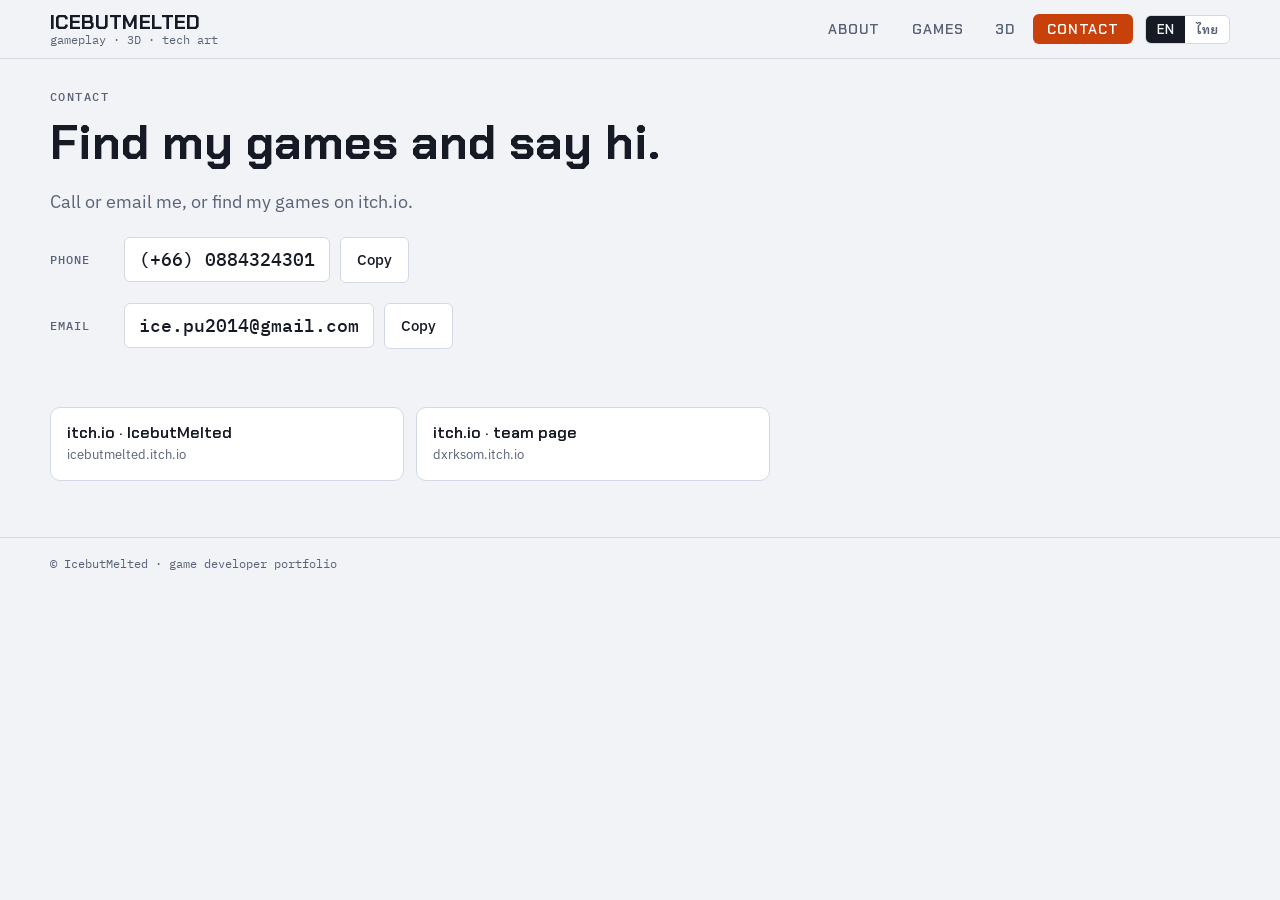
==== contact.html @ f6b15e2c "Site: one HTML file per page, home cover slideshow, skills in profile card - Split index.html into i" ====
<!doctype html>
<html lang="en">
<head>
<meta charset="utf-8">
<meta name="viewport" content="width=device-width, initial-scale=1, viewport-fit=cover">
<title>Contact | IcebutMelted</title>
<meta name="description" content="Portfolio of IcebutMelted: gameplay programmer, 3D artist and tech artist.">
<link rel="preconnect" href="https://fonts.googleapis.com">
<link rel="stylesheet" href="https://fonts.googleapis.com/css2?family=Chakra+Petch:wght@500;600;700&family=IBM+Plex+Sans:wght@400;500;600&family=IBM+Plex+Sans+Thai:wght@400;500;600&family=IBM+Plex+Mono:wght@400;500&display=swap">
<link rel="stylesheet" href="css/style.css">
</head>
<body data-page="contact">
<header class="top">
  <div class="wrap">
    <a class="brand" href="index.html" data-go="about"><b>ICEBUTMELTED</b><span data-i="brandSub"></span></a>
    <div class="navwrap">
      <nav aria-label="Sections">
        <a href="index.html" data-go="about" data-i="nav_about"></a>
        <a href="games.html" data-go="games" data-i="nav_games"></a>
        <a href="3d.html" data-go="3d" data-i="nav_3d"></a>
        <a href="contact.html" data-go="contact" data-i="nav_contact"></a>
      </nav>
      <div class="lang" role="group" aria-label="Language">
        <button data-lang="en" aria-pressed="true">EN</button>
        <button data-lang="th" aria-pressed="false">ไทย</button>
      </div>
    </div>
  </div>
</header>

<main class="wrap">

  <section id="view-contact" aria-label="Contact">
    <div class="contact">
      <div class="eyebrow" data-i="nav_contact"></div>
      <h1 data-i="ctH1"></h1>
      <p class="lead" data-i="ctLead"></p>
      <div class="mail"><span class="lab" data-i="ctPhone"></span><code id="c-phone">(+66) 0884324301</code><button class="btn" data-copy="c-phone" data-i="copy"></button></div>
      <div class="mail"><span class="lab" data-i="ctEmail"></span><code id="c-email">ice.pu2014@gmail.com</code><button class="btn" data-copy="c-email" data-i="copy"></button></div>
      <p id="copy-note" role="status" style="margin:0 0 8px;color:var(--muted);font-size:13px;min-height:1.4em"></p>
      <div class="links">
        <a href="https://icebutmelted.itch.io" target="_blank" rel="noopener"><b>itch.io · IcebutMelted</b><span>icebutmelted.itch.io</span></a>
        <a href="https://dxrksom.itch.io" target="_blank" rel="noopener"><b data-i="ctTeam"></b><span>dxrksom.itch.io</span></a>
      </div>
    </div>
  </section>

</main>
<footer><div class="wrap" data-i="footer"></div></footer>

<dialog id="viewer"><img alt=""></dialog>
<script src="js/i18n.js"></script>
<script src="js/games.js"></script>
<script src="js/works.js"></script>
<script src="js/main.js"></script>
</body>
</html>
---- css/style.css ----
/* Layout: sticky top tab bar; Games tab is a Steam-style library (left list + main pane); 3D tab is a model stage with controls. */
:root{
  --bg:#f1f3f7; --panel:#ffffff; --panel2:#e7eaf1; --line:#d3d9e4;
  --fg:#151a25; --muted:#586277; --accent:#c8410b; --accent-fg:#ffffff; --good:#12703a; --warn:#8a5a00;
  --display:"Chakra Petch","Segoe UI",system-ui,sans-serif;
  --body:"IBM Plex Sans","IBM Plex Sans Thai","Segoe UI",system-ui,sans-serif;
  --mono:"IBM Plex Mono","IBM Plex Sans Thai",ui-monospace,Menlo,Consolas,monospace;
}
@media (prefers-color-scheme: dark){:root:not([data-theme="light"]){
  --bg:#0e1219; --panel:#161c27; --panel2:#1e2634; --line:#2a3445;
  --fg:#e6ebf4; --muted:#9aa6ba; --accent:#ff7d45; --accent-fg:#1c0e05; --good:#5fd08a; --warn:#f0b955; color-scheme:dark}}
:root[data-theme="dark"]{
  --bg:#0e1219; --panel:#161c27; --panel2:#1e2634; --line:#2a3445;
  --fg:#e6ebf4; --muted:#9aa6ba; --accent:#ff7d45; --accent-fg:#1c0e05; --good:#5fd08a; --warn:#f0b955; color-scheme:dark}

*{box-sizing:border-box}
html,body{min-height:100%}
body{background:var(--bg);color:var(--fg);font:15px/1.6 var(--body);padding-inline:16px}
button,input{font:inherit;color:inherit}
a{color:inherit}
:focus-visible{outline:2px solid var(--accent);outline-offset:2px}
.wrap{max-width:1180px;margin-inline:auto}
h1,h2,h3{font-family:var(--display);line-height:1.15;margin:0;text-wrap:balance}
.eyebrow{font:500 12px/1 var(--mono);letter-spacing:.12em;text-transform:uppercase;color:var(--muted)}
.btn{display:inline-flex;align-items:center;gap:8px;padding:10px 16px;border-radius:6px;border:1px solid var(--line);background:var(--panel);cursor:pointer;text-decoration:none;font-weight:500}
.btn:hover{border-color:var(--accent)}
.btn.primary{background:var(--accent);color:var(--accent-fg);border-color:var(--accent)}
.btn.primary:hover{filter:brightness(1.08)}
.back-fab{position:fixed;z-index:9;left:calc(env(safe-area-inset-left,0px) + 16px);bottom:calc(env(safe-area-inset-bottom,0px) + 16px);box-shadow:0 4px 16px rgba(0,0,0,.35)}
.chip{display:inline-block;padding:2px 9px;border-radius:4px;background:var(--panel2);font:500 12px/1.6 var(--mono);color:var(--muted)}

/* top bar */
.top{position:sticky;top:env(safe-area-inset-top,0px);z-index:10;background:var(--bg);border-bottom:1px solid var(--line);margin-inline:-16px;padding-inline:16px}
.top .wrap{display:flex;flex-wrap:wrap;align-items:center;justify-content:space-between;gap:8px 24px;padding-block:12px}
.brand{display:flex;flex-direction:column;gap:2px;text-decoration:none}
.brand b{font:700 20px/1 var(--display);letter-spacing:.02em}
.brand span{font:400 12px/1 var(--mono);color:var(--muted)}
nav{display:flex;gap:4px;flex-wrap:wrap}
nav a{padding:8px 14px;border-radius:6px;text-decoration:none;font:600 14px/1 var(--display);letter-spacing:.06em;text-transform:uppercase;color:var(--muted)}
nav a:hover{color:var(--fg);background:var(--panel2)}
nav a[aria-current="page"]{color:var(--accent-fg);background:var(--accent)}
main{padding-block:32px 56px}
section[hidden]{display:none}

/* about */
.about{display:grid;grid-template-columns:minmax(0,1.5fr) minmax(0,1fr);gap:40px;align-items:start}
.about h1{font-size:clamp(34px,6vw,60px);margin-block:14px 18px}
.about h1 em{font-style:normal;color:var(--accent)}
.lead{font-size:18px;max-width:60ch;color:var(--muted)}
.lead strong{color:var(--fg);font-weight:600}
.cta{display:flex;flex-wrap:wrap;gap:10px;margin-top:24px}
.slides{position:relative;margin-top:32px;aspect-ratio:16/9;border-radius:10px;overflow:hidden;background:var(--panel2)}
.slides a{position:absolute;inset:0;opacity:0;visibility:hidden;transition:opacity .6s,visibility .6s}
.slides a.on{opacity:1;visibility:visible}
.slides img{width:100%;height:100%;object-fit:cover;display:block}
.slides .nm{position:absolute;inset:auto 0 0 0;padding:48px 20px 16px;background:linear-gradient(transparent,rgba(5,8,14,.85));color:#fff;font:700 clamp(20px,3vw,30px)/1.2 var(--display)}
.card{background:var(--panel);border:1px solid var(--line);border-radius:10px;padding:20px}
.avatar{display:flex;gap:16px;align-items:center;margin-bottom:18px}
.avatar svg{width:88px;height:88px;border-radius:8px;flex:none;background:var(--panel2)}
.avatar b{font:700 18px/1.2 var(--display);display:block}
.avatar span{color:var(--muted);font-size:13px}
dl.facts{margin:0;display:grid;grid-template-columns:auto 1fr;gap:8px 16px;font-size:14px}
dl.facts dt{color:var(--muted);font:500 12px/1.9 var(--mono);text-transform:uppercase;letter-spacing:.06em}
dl.facts dd{margin:0;min-width:0}
.skills{display:grid;grid-template-columns:repeat(2,minmax(0,1fr));gap:16px 20px;margin-top:18px;padding-top:18px;border-top:1px solid var(--line);font-size:14px}
.skills .wide{grid-column:1/-1}
.skills h3{font-size:14px;margin-bottom:8px;letter-spacing:.04em;text-transform:uppercase}
.skills .chips{display:flex;flex-wrap:wrap;gap:6px}
.skills p{margin:0 0 12px;color:var(--muted);font-size:14px}

/* library */
.lib{display:grid;grid-template-columns:280px minmax(0,1fr);gap:20px;align-items:start}
.lib.in-game{grid-template-columns:minmax(0,1fr);padding-bottom:64px}
.lib.in-game .side{display:none}
.gamepage{display:grid;grid-template-columns:280px minmax(0,1fr);gap:20px;align-items:start}
.gamepage>.info{position:sticky;top:calc(env(safe-area-inset-top,0px) + 76px)}
.side{background:var(--panel);border:1px solid var(--line);border-radius:10px;overflow:hidden;position:sticky;top:calc(env(safe-area-inset-top,0px) + 76px)}
.side .search{padding:12px;border-bottom:1px solid var(--line)}
.side input{width:100%;padding:8px 10px;border-radius:6px;border:1px solid var(--line);background:var(--bg)}
.side h4{margin:0;padding:12px 14px 6px;font:500 11px/1 var(--mono);letter-spacing:.12em;text-transform:uppercase;color:var(--muted)}
.side ul{list-style:none;margin:0;padding:0 6px 8px}
.side li button{display:flex;align-items:center;gap:10px;width:100%;text-align:left;padding:7px 8px;border:0;border-radius:6px;background:none;cursor:pointer;min-width:0}
.side li button:hover{background:var(--panel2)}
.side li button[aria-current="true"]{background:var(--panel2);box-shadow:inset 0 0 0 1px var(--line)}
.side .ico{width:34px;height:34px;border-radius:5px;overflow:hidden;flex:none;background:var(--panel2);display:grid;place-items:center;font:700 12px var(--display)}
.side .ico svg{width:100%;height:100%;display:block}
.side .nm{min-width:0;flex:1;white-space:nowrap;overflow:hidden;text-overflow:ellipsis;font-weight:500}
.dot{width:8px;height:8px;border-radius:50%;flex:none;background:var(--muted)}
.dot.released{background:var(--good)}.dot.dev{background:var(--warn)}
.pane-head{display:flex;flex-wrap:wrap;align-items:end;justify-content:space-between;gap:12px;margin-bottom:16px}
.pane-head h2{font-size:28px}
.filters{display:flex;flex-wrap:wrap;gap:6px}
.filters button{padding:6px 12px;border-radius:999px;border:1px solid var(--line);background:var(--panel);cursor:pointer;font-size:13px}
.filters button[aria-pressed="true"]{background:var(--fg);color:var(--bg);border-color:var(--fg)}
.grid{display:grid;grid-template-columns:repeat(auto-fill,minmax(250px,1fr));gap:14px}
.gcard{display:flex;flex-direction:column;text-align:left;padding:0;border:1px solid var(--line);border-radius:10px;overflow:hidden;background:var(--panel);cursor:pointer;min-width:0}
.gcard:hover{border-color:var(--accent)}
.gcard .art{aspect-ratio:460/215;max-width:100%;display:block;overflow:hidden}
.gcard .art svg{width:100%;height:100%;display:block}
.gcard .meta{padding:12px 14px 14px;display:flex;flex-direction:column;gap:6px;min-width:0}
.gcard h3{font-size:18px}
.gcard p{margin:0;color:var(--muted);font-size:13px}
.status{display:inline-flex;align-items:center;gap:6px;font:500 12px/1 var(--mono);color:var(--muted)}
.empty{padding:32px;text-align:center;color:var(--muted);border:1px dashed var(--line);border-radius:10px}

/* game detail */
.crumb{display:flex;gap:8px;align-items:center;margin-bottom:14px;font-size:13px;color:var(--muted)}
.crumb button{border:0;background:none;padding:0;cursor:pointer;color:var(--accent);text-decoration:underline}
.gcard .art img,.side .ico img,.hero img{width:100%;height:100%;object-fit:cover;display:block}
.hero.has-img{aspect-ratio:12/5;max-height:none}
.hero.has-img img{position:absolute;inset:0}
.titleblock{margin-top:16px}
#viewer{padding:0;border:0;background:none;max-width:96vw;max-height:94vh;cursor:zoom-out}
#viewer::backdrop{background:rgba(5,8,14,.88)}
#viewer img{display:block;max-width:96vw;max-height:94vh;object-fit:contain}
.titleblock h2{font-size:clamp(26px,4.5vw,40px)}
.titleblock p{margin:4px 0 0;color:var(--muted)}
.shots-wrap{margin-top:20px}
.shots-wrap h3{font-size:14px;letter-spacing:.08em;text-transform:uppercase;color:var(--muted);margin:0 0 10px}
.shot-main{display:block;width:100%;aspect-ratio:16/9;border-radius:8px;overflow:hidden;background:var(--panel2);padding:0;border:0;cursor:zoom-in}
.shot-main img{width:100%;height:100%;object-fit:contain;display:block}
.thumbs{position:relative;display:flex;gap:8px;margin-top:8px;overflow-x:auto;padding-bottom:4px;scrollbar-width:thin}
.thumbs button{flex:0 0 auto;width:120px;aspect-ratio:16/9;border-radius:6px;overflow:hidden;padding:0;border:2px solid transparent;background:var(--panel2);cursor:pointer;opacity:.55;transition:opacity .15s}
.thumbs button:hover{opacity:.85}
.thumbs button[aria-current="true"]{opacity:1;border-color:var(--accent)}
.thumbs img{width:100%;height:100%;object-fit:cover;display:block}
.hero{position:relative;border-radius:10px;overflow:hidden;aspect-ratio:460/215;max-height:360px;width:100%;background:var(--panel2)}
.hero svg{position:absolute;inset:0;width:100%;height:100%}
.hero .ov{position:absolute;inset:auto 0 0 0;padding:48px 20px 18px;background:linear-gradient(transparent,rgba(5,8,14,.82));color:#fff}
.hero .ov h2{font-size:clamp(26px,4.5vw,42px)}
.hero .ov p{margin:4px 0 0;color:rgba(255,255,255,.82)}
.detail{margin-top:18px}
.detail h3{font-size:14px;letter-spacing:.08em;text-transform:uppercase;color:var(--muted);margin:22px 0 8px}
.detail h3:first-child{margin-top:0}
.detail .desc{max-width:65ch}
.detail ul.feat{margin:0;padding-left:18px;max-width:65ch}
.detail ul.feat li{margin-bottom:4px}
.did-shots{display:flex;flex-wrap:wrap;gap:8px;margin:10px 0 14px}
.did-shots button{display:block;max-width:100%;padding:0;border:0;background:none;cursor:zoom-in}
.did-shots video{display:block;flex:1 1 100%;min-width:0;border-radius:6px;border:1px solid var(--line)}
.did-shots img{display:block;max-width:100%;height:auto;border-radius:6px;border:1px solid var(--line)}
.info{display:flex;flex-direction:column;gap:14px}
.info .btns{display:flex;flex-direction:column;gap:8px}
.info .btn{justify-content:center}

/* 3d */
.d3{display:grid;grid-template-columns:minmax(0,1fr) 300px;gap:20px;align-items:start}
.stage{position:relative;aspect-ratio:4/3;max-height:640px;width:100%;border:1px solid var(--line);border-radius:10px;overflow:hidden;background:radial-gradient(ellipse at 50% 35%,var(--panel2),var(--panel) 75%);touch-action:pan-y;cursor:grab}
.stage:active{cursor:grabbing}
.stage canvas{display:block;width:100%;height:100%}
.stage .hint{position:absolute;left:12px;bottom:10px;font:400 12px var(--mono);color:var(--muted);pointer-events:none}
.stage .fail{position:absolute;inset:0;display:grid;place-items:center;padding:24px;text-align:center;color:var(--muted)}
.d3 .side-col{display:flex;flex-direction:column;gap:14px}
.tabs{display:flex;flex-direction:column;gap:6px}
.tabs button{text-align:left;padding:10px 12px;border-radius:8px;border:1px solid var(--line);background:var(--panel);cursor:pointer}
.tabs button[aria-pressed="true"]{border-color:var(--accent);box-shadow:inset 0 0 0 1px var(--accent)}
.tabs b{display:block;font-family:var(--display);font-size:16px}
.tabs span{font-size:13px;color:var(--muted)}
.toggles{display:flex;flex-wrap:wrap;gap:8px}
.toggles button[aria-pressed="true"]{background:var(--fg);color:var(--bg);border-color:var(--fg)}
.stat{display:grid;grid-template-columns:1fr auto;gap:6px 12px;font-size:14px;margin:0}
.stat dt{color:var(--muted)} .stat dd{margin:0;font-family:var(--mono);font-variant-numeric:tabular-nums}

.gallery{display:grid;grid-template-columns:repeat(auto-fill,minmax(260px,1fr));gap:16px}
.work{margin:0;display:flex;flex-direction:column;gap:10px;min-width:0}
.work .ph{aspect-ratio:4/3;max-width:100%;border:1px dashed var(--line);border-radius:10px;background:var(--panel);display:grid;place-items:center;color:var(--muted);font:500 12px var(--mono);letter-spacing:.08em;text-transform:uppercase}
.work figcaption{display:flex;flex-wrap:wrap;align-items:center;gap:4px 10px}
.work figcaption b{font:600 16px var(--display);flex-basis:100%}
.work figcaption span:not(.chip){color:var(--muted);font-size:13px}
.skills ul.sk{margin:0;padding-left:18px}
.skills ul.sk li{margin-bottom:2px}
.skills .edu{margin:0;font-size:14px}
.mail .lab{flex:0 0 64px;font:500 12px var(--mono);letter-spacing:.08em;text-transform:uppercase;color:var(--muted)}
.mail code{font-size:16px}
/* contact */
.contact{max-width:720px}
.contact h1{font-size:clamp(30px,5vw,48px);margin-block:12px 12px}
.mail{display:flex;flex-wrap:wrap;align-items:center;gap:10px;margin-block:20px}
.mail code{font:500 18px var(--mono);padding:10px 14px;background:var(--panel);border:1px solid var(--line);border-radius:6px;user-select:all;overflow-wrap:anywhere}
.links{display:grid;grid-template-columns:repeat(auto-fit,minmax(200px,1fr));gap:12px;margin-top:20px}
.links a{display:flex;flex-direction:column;gap:2px;padding:14px 16px;border:1px solid var(--line);border-radius:10px;background:var(--panel);text-decoration:none}
.links a:hover{border-color:var(--accent)}
.links b{font:600 16px var(--display)}
.links span{font-size:13px;color:var(--muted);overflow-wrap:anywhere}
footer{border-top:1px solid var(--line);margin-inline:-16px;padding:18px 16px;color:var(--muted);font:400 12px var(--mono)}

@media (max-width:860px){
  .about,.gamepage,.d3{grid-template-columns:minmax(0,1fr)}
  .gamepage>.info{position:static}
  .lib{grid-template-columns:minmax(0,1fr)}
  .side{position:static}
  .side ul{display:flex;overflow-x:auto;padding:0 8px 10px;gap:4px}
  .side li{flex:none;width:180px}
}
@media (prefers-reduced-motion: reduce){*{scroll-behavior:auto!important;transition:none!important}}
.navwrap{display:flex;flex-wrap:wrap;align-items:center;gap:8px 12px}
.lang{display:flex;border:1px solid var(--line);border-radius:6px;overflow:hidden}
.lang button{border:0;background:var(--panel);padding:7px 11px;cursor:pointer;font:600 13px/1 var(--display);color:var(--muted)}
.lang button[aria-pressed="true"]{background:var(--fg);color:var(--bg)}
html[lang="th"] *{letter-spacing:normal!important}
html[lang="th"] body{line-height:1.7}

/* Reset needed outside the artifact viewer */
html{color-scheme:light}
body{margin:0}
[hidden]{display:none!important}
img{max-width:100%}
.ph img{width:100%;height:100%;object-fit:cover;display:block;border-radius:inherit}
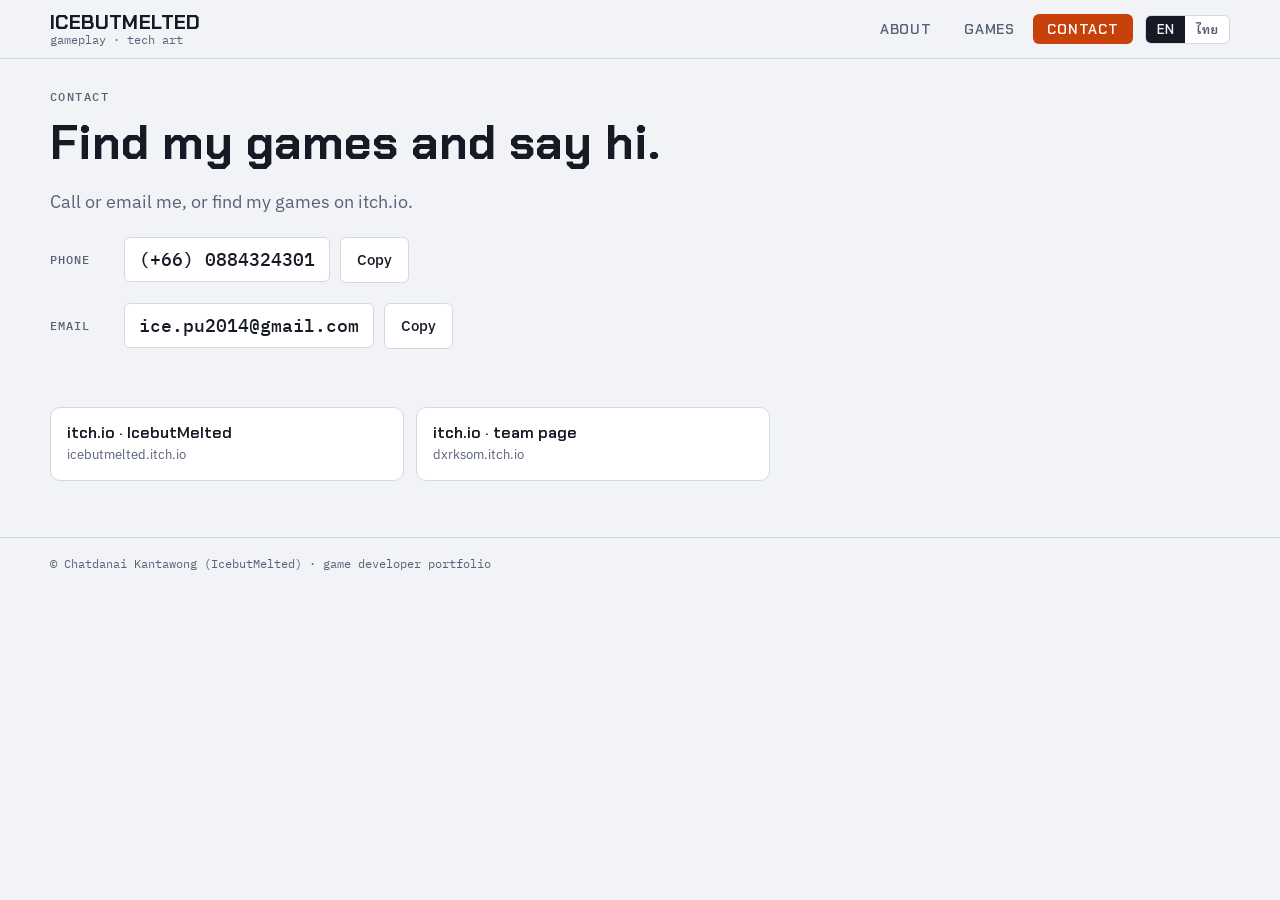
==== commit fc265eba: "Remove 3D page, gallery and 3D skills Co-Authored-By: Claude Opus 5.5 <noreply@anthropic.com> Claude" ====
--- a/contact.html
+++ b/contact.html
@@ -4,7 +4,7 @@
 <meta charset="utf-8">
 <meta name="viewport" content="width=device-width, initial-scale=1, viewport-fit=cover">
 <title>Contact | IcebutMelted</title>
-<meta name="description" content="Portfolio of IcebutMelted: gameplay programmer, 3D artist and tech artist.">
+<meta name="description" content="Portfolio of IcebutMelted: gameplay programmer and tech artist.">
 <link rel="preconnect" href="https://fonts.googleapis.com">
 <link rel="stylesheet" href="https://fonts.googleapis.com/css2?family=Chakra+Petch:wght@500;600;700&family=IBM+Plex+Sans:wght@400;500;600&family=IBM+Plex+Sans+Thai:wght@400;500;600&family=IBM+Plex+Mono:wght@400;500&display=swap">
 <link rel="stylesheet" href="css/style.css">
@@ -17,7 +17,6 @@
       <nav aria-label="Sections">
         <a href="index.html" data-go="about" data-i="nav_about"></a>
         <a href="games.html" data-go="games" data-i="nav_games"></a>
-        <a href="3d.html" data-go="3d" data-i="nav_3d"></a>
         <a href="contact.html" data-go="contact" data-i="nav_contact"></a>
       </nav>
       <div class="lang" role="group" aria-label="Language">
@@ -51,7 +50,6 @@
 <dialog id="viewer"><img alt=""></dialog>
 <script src="js/i18n.js"></script>
 <script src="js/games.js"></script>
-<script src="js/works.js"></script>
 <script src="js/main.js"></script>
 </body>
 </html>
--- a/css/style.css
+++ b/css/style.css
@@ -1,4 +1,4 @@
-/* Layout: sticky top tab bar; Games tab is a Steam-style library (left list + main pane); 3D tab is a model stage with controls. */
+/* Layout: sticky top tab bar; Games tab is a Steam-style library (left list + main pane). */
 :root{
   --bg:#f1f3f7; --panel:#ffffff; --panel2:#e7eaf1; --line:#d3d9e4;
   --fg:#151a25; --muted:#586277; --accent:#c8410b; --accent-fg:#ffffff; --good:#12703a; --warn:#8a5a00;
@@ -49,14 +49,16 @@
 .lead{font-size:18px;max-width:60ch;color:var(--muted)}
 .lead strong{color:var(--fg);font-weight:600}
 .cta{display:flex;flex-wrap:wrap;gap:10px;margin-top:24px}
-.slides{position:relative;margin-top:32px;aspect-ratio:16/9;border-radius:10px;overflow:hidden;background:var(--panel2)}
-.slides a{position:absolute;inset:0;opacity:0;visibility:hidden;transition:opacity .6s,visibility .6s}
+.slides{position:relative;margin-top:32px;aspect-ratio:16/10;border-radius:10px;overflow:hidden;background:var(--panel2)}
+.slides a{position:absolute;inset:0;overflow:hidden;opacity:0;visibility:hidden;transition:opacity .6s,visibility .6s}
 .slides a.on{opacity:1;visibility:visible}
-.slides img{width:100%;height:100%;object-fit:cover;display:block}
+/* whole cover shown uncropped; a blurred copy fills the bars around wide covers */
+.slides a::before{content:"";position:absolute;inset:-24px;background:var(--bg) center/cover;filter:blur(20px) brightness(.5)}
+.slides img{position:relative;width:100%;height:100%;object-fit:contain;object-position:center!important;display:block}
 .slides .nm{position:absolute;inset:auto 0 0 0;padding:48px 20px 16px;background:linear-gradient(transparent,rgba(5,8,14,.85));color:#fff;font:700 clamp(20px,3vw,30px)/1.2 var(--display)}
 .card{background:var(--panel);border:1px solid var(--line);border-radius:10px;padding:20px}
 .avatar{display:flex;gap:16px;align-items:center;margin-bottom:18px}
-.avatar svg{width:88px;height:88px;border-radius:8px;flex:none;background:var(--panel2)}
+.avatar img{width:88px;height:88px;border-radius:8px;flex:none;object-fit:cover;object-position:50% 20%;background:var(--panel2)}
 .avatar b{font:700 18px/1.2 var(--display);display:block}
 .avatar span{color:var(--muted);font-size:13px}
 dl.facts{margin:0;display:grid;grid-template-columns:auto 1fr;gap:8px 16px;font-size:14px}
@@ -143,30 +145,6 @@
 .info .btns{display:flex;flex-direction:column;gap:8px}
 .info .btn{justify-content:center}
 
-/* 3d */
-.d3{display:grid;grid-template-columns:minmax(0,1fr) 300px;gap:20px;align-items:start}
-.stage{position:relative;aspect-ratio:4/3;max-height:640px;width:100%;border:1px solid var(--line);border-radius:10px;overflow:hidden;background:radial-gradient(ellipse at 50% 35%,var(--panel2),var(--panel) 75%);touch-action:pan-y;cursor:grab}
-.stage:active{cursor:grabbing}
-.stage canvas{display:block;width:100%;height:100%}
-.stage .hint{position:absolute;left:12px;bottom:10px;font:400 12px var(--mono);color:var(--muted);pointer-events:none}
-.stage .fail{position:absolute;inset:0;display:grid;place-items:center;padding:24px;text-align:center;color:var(--muted)}
-.d3 .side-col{display:flex;flex-direction:column;gap:14px}
-.tabs{display:flex;flex-direction:column;gap:6px}
-.tabs button{text-align:left;padding:10px 12px;border-radius:8px;border:1px solid var(--line);background:var(--panel);cursor:pointer}
-.tabs button[aria-pressed="true"]{border-color:var(--accent);box-shadow:inset 0 0 0 1px var(--accent)}
-.tabs b{display:block;font-family:var(--display);font-size:16px}
-.tabs span{font-size:13px;color:var(--muted)}
-.toggles{display:flex;flex-wrap:wrap;gap:8px}
-.toggles button[aria-pressed="true"]{background:var(--fg);color:var(--bg);border-color:var(--fg)}
-.stat{display:grid;grid-template-columns:1fr auto;gap:6px 12px;font-size:14px;margin:0}
-.stat dt{color:var(--muted)} .stat dd{margin:0;font-family:var(--mono);font-variant-numeric:tabular-nums}
-
-.gallery{display:grid;grid-template-columns:repeat(auto-fill,minmax(260px,1fr));gap:16px}
-.work{margin:0;display:flex;flex-direction:column;gap:10px;min-width:0}
-.work .ph{aspect-ratio:4/3;max-width:100%;border:1px dashed var(--line);border-radius:10px;background:var(--panel);display:grid;place-items:center;color:var(--muted);font:500 12px var(--mono);letter-spacing:.08em;text-transform:uppercase}
-.work figcaption{display:flex;flex-wrap:wrap;align-items:center;gap:4px 10px}
-.work figcaption b{font:600 16px var(--display);flex-basis:100%}
-.work figcaption span:not(.chip){color:var(--muted);font-size:13px}
 .skills ul.sk{margin:0;padding-left:18px}
 .skills ul.sk li{margin-bottom:2px}
 .skills .edu{margin:0;font-size:14px}
@@ -185,7 +163,8 @@
 footer{border-top:1px solid var(--line);margin-inline:-16px;padding:18px 16px;color:var(--muted);font:400 12px var(--mono)}
 
 @media (max-width:860px){
-  .about,.gamepage,.d3{grid-template-columns:minmax(0,1fr)}
+  .about,.gamepage{grid-template-columns:minmax(0,1fr)}
+  .about > aside{order:-1}
   .gamepage>.info{position:static}
   .lib{grid-template-columns:minmax(0,1fr)}
   .side{position:static}
@@ -205,4 +184,3 @@
 body{margin:0}
 [hidden]{display:none!important}
 img{max-width:100%}
-.ph img{width:100%;height:100%;object-fit:cover;display:block;border-radius:inherit}
